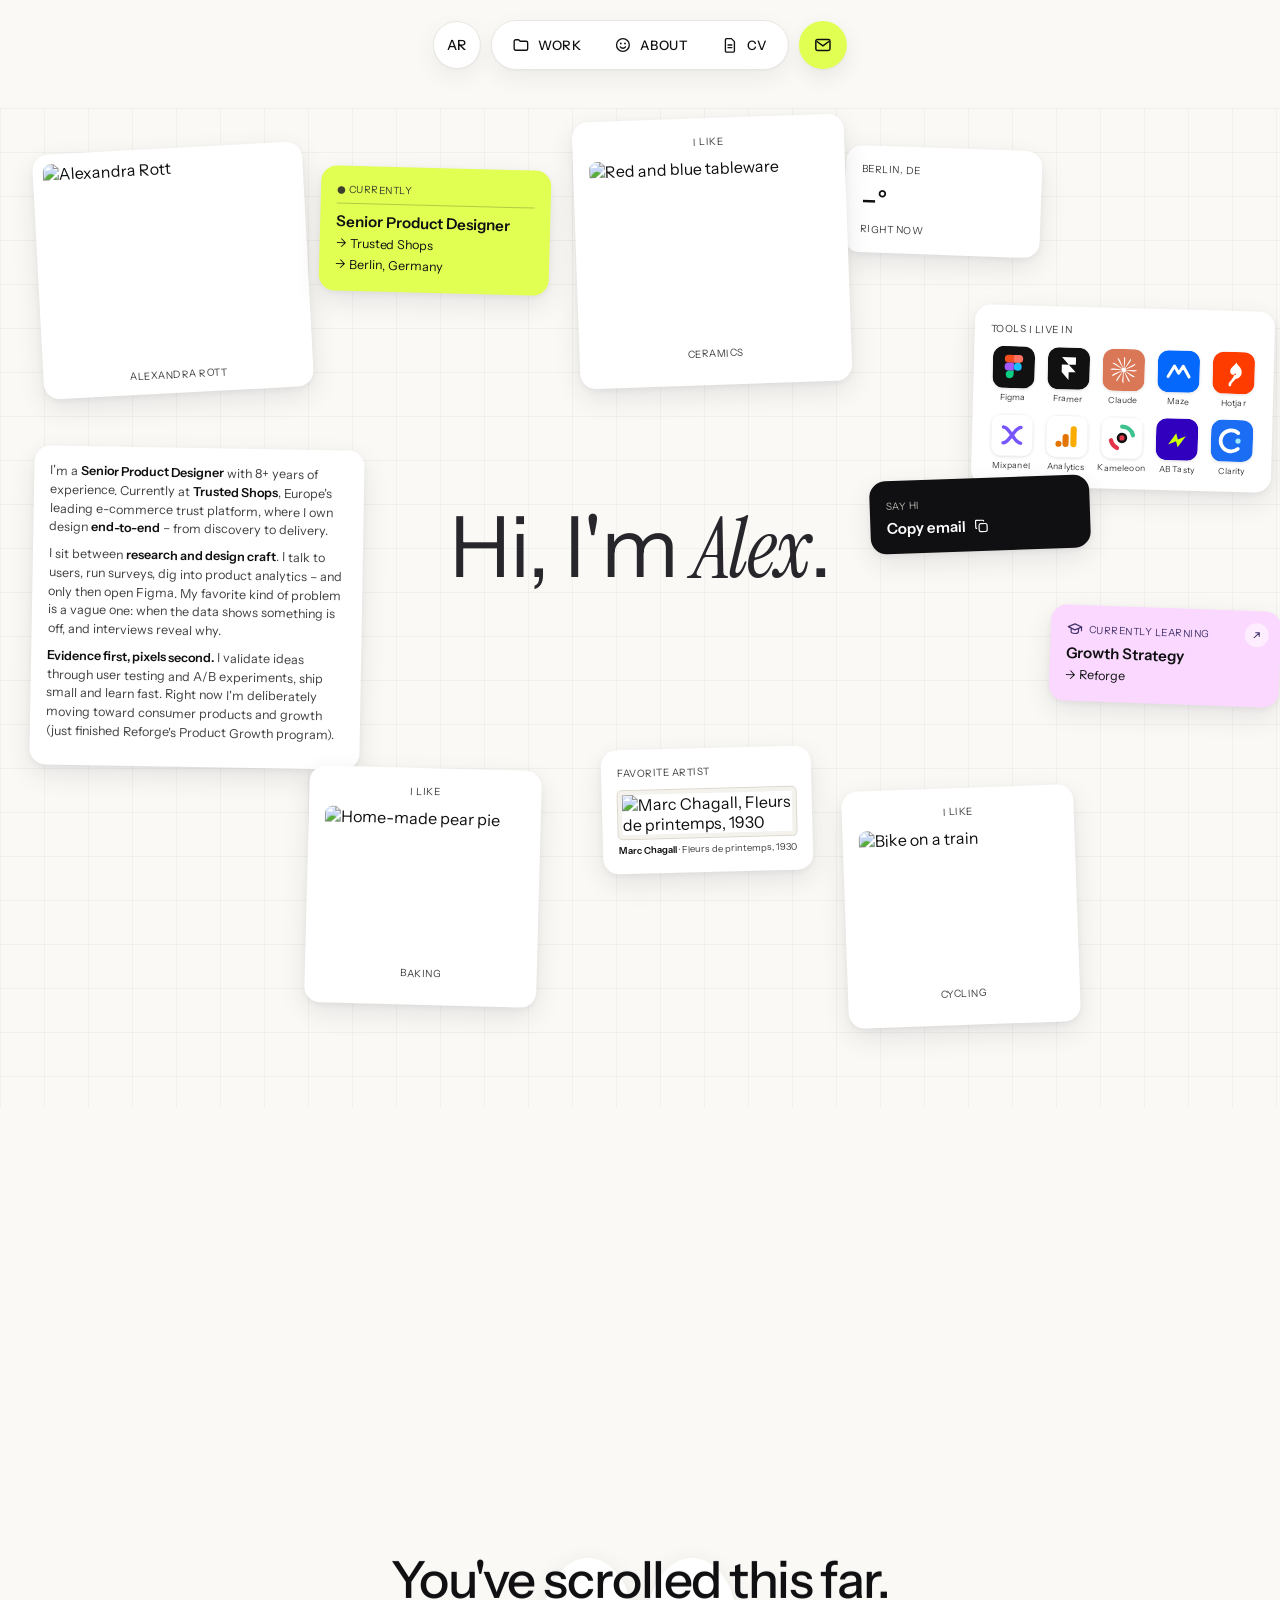
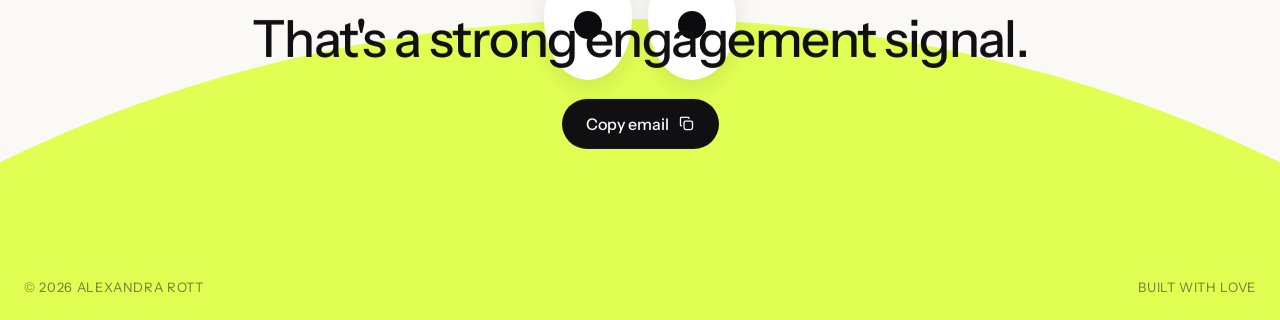
==== about.html @ fe9019ee "Hero intro: ink at 80% Co-Authored-By: Claude Sonnet 5.5 <noreply@anthropic.com>" ====
<!DOCTYPE html>
<html lang="en">
<head>
  <meta charset="UTF-8">
  <meta name="viewport" content="width=device-width, initial-scale=1.0">
  <title>About – Alexandra Rott</title>
  <link rel="preconnect" href="https://fonts.googleapis.com">
  <link rel="preconnect" href="https://fonts.gstatic.com" crossorigin>
  <link href="https://fonts.googleapis.com/css2?family=Instrument+Sans:ital,wght@0,400;0,500;0,600;1,400&family=Instrument+Serif:ital@0;1&display=swap" rel="stylesheet">
  <link rel="icon" type="image/svg+xml" href="favicon.svg">
  <link rel="preload" href="fonts/OverusedGrotesk-VF.woff2" as="font" type="font/woff2" crossorigin>
  <link rel="stylesheet" href="css/style.css?v=20261009t">
</head>
<body class="theme-ivory">

  <header class="site-header">
    <a class="monogram" href="index.html" aria-label="Home">AR</a>
    <nav class="nav-pill" aria-label="Main">
      <a href="index.html#work" class="nav-link">
        <svg viewBox="0 0 24 24" class="nav-icon"><path d="M3 7a2 2 0 0 1 2-2h4l2 2h8a2 2 0 0 1 2 2v8a2 2 0 0 1-2 2H5a2 2 0 0 1-2-2V7z" fill="none" stroke="currentColor" stroke-width="1.8" stroke-linejoin="round"/></svg>
        Work
      </a>
      <a class="nav-link coming-soon nav-hide-mobile">
        <svg viewBox="0 0 24 24" class="nav-icon"><rect x="3.5" y="3.5" width="17" height="17" rx="3" fill="none" stroke="currentColor" stroke-width="1.8"/><circle cx="9" cy="9" r="1.6" fill="currentColor"/><path d="M4 17l5-5 4 4 3-3 4 4" fill="none" stroke="currentColor" stroke-width="1.8" stroke-linejoin="round"/></svg>
        Playground
      </a>
      <a class="nav-link is-active">
        <svg viewBox="0 0 24 24" class="nav-icon"><circle cx="12" cy="12" r="8.5" fill="none" stroke="currentColor" stroke-width="1.8"/><circle cx="9.2" cy="10" r="1.2" fill="currentColor"/><circle cx="14.8" cy="10" r="1.2" fill="currentColor"/><path d="M8.5 14.5c.9 1.2 2.1 1.8 3.5 1.8s2.6-.6 3.5-1.8" fill="none" stroke="currentColor" stroke-width="1.8" stroke-linecap="round"/></svg>
        About
      </a>
      <a class="nav-link coming-soon">
        <svg viewBox="0 0 24 24" class="nav-icon"><path d="M7 3.5h7l4 4V20a1.5 1.5 0 0 1-1.5 1.5h-9A1.5 1.5 0 0 1 6 20V5A1.5 1.5 0 0 1 7.5 3.5z" fill="none" stroke="currentColor" stroke-width="1.8" stroke-linejoin="round"/><path d="M9.5 12h5M9.5 15.5h5" stroke="currentColor" stroke-width="1.8" stroke-linecap="round"/></svg>
        CV
      </a>
    </nav>
    <a class="mail-button" href="mailto:workmail.alexandra@gmail.com" aria-label="Email me">
      <svg viewBox="0 0 24 24"><rect x="3.5" y="5.5" width="17" height="13" rx="2" fill="none" stroke="currentColor" stroke-width="1.8"/><path d="M4.5 7.5l7.5 5.5 7.5-5.5" fill="none" stroke="currentColor" stroke-width="1.8" stroke-linejoin="round"/></svg>
    </a>
  </header>

  <main class="board-main">
    <h1 class="sr-only">About – Alexandra Rott</h1>
    <div class="board" id="board">

      <p class="board-statement">Hi, I'm <em>Alex</em>.</p>

      <figure class="bc bc-polaroid" style="--x:3%; --y:4%; --r:-3deg; --w:270px">
        <img src="img/about/board-selfie-pink-wide.jpg?v=5" alt="Alexandra Rott" style="aspect-ratio: 760 / 611">
        <figcaption class="mono">Alexandra Rott</figcaption>
      </figure>

      <div class="bc bc-clock" style="--x:66%; --y:4%; --r:2deg; --w:196px">
        <p class="mono">Berlin, DE</p>
        <p class="clock-time" id="board-weather">–°</p>
        <p class="clock-sub mono" id="board-weather-sub">right now</p>
      </div>

      <div class="bc bc-sticker" style="--x:25%; --y:6%; --r:1.5deg; --w:230px">
        <p class="mono">● Currently</p>
        <h4>Senior Product Designer</h4>
        <p class="sticker-line">→ Trusted Shops</p>
        <p class="sticker-line">→ Berlin, Germany</p>
      </div>

      <div class="bc bc-bio" style="--x:2.5%; --y:34%; --r:1deg; --w:330px">
        <p>I'm a <strong>Senior Product Designer</strong> with 8+ years of experience. Currently at <strong>Trusted Shops</strong>, Europe's leading e-commerce trust platform, where I own design <strong>end-to-end</strong> – from discovery to delivery.</p>
        <p>I sit between <strong>research and design craft</strong>. I talk to users, run surveys, dig into product analytics – and only then open Figma. My favorite kind of problem is a vague one: when the data shows something is off, and interviews reveal why.</p>
        <p><strong>Evidence first, pixels second.</strong> I validate ideas through user testing and A/B experiments, ship small and learn fast. Right now I'm deliberately moving toward consumer products and growth (just finished Reforge's Product Growth program).</p>
      </div>

      <figure class="bc bc-note" style="--x:45%; --y:1%; --r:-2deg; --w:272px">
        <p class="mono">I like</p>
        <img src="img/about/ceramics.jpg" alt="Red and blue tableware">
        <figcaption class="mono">Ceramics</figcaption>
      </figure>

      <figure class="bc bc-note" style="--x:24%; --y:66%; --r:1.5deg; --w:232px">
        <p class="mono">I like</p>
        <img src="img/about/pie.jpg" alt="Home-made pear pie">
        <figcaption class="mono">Baking</figcaption>
      </figure>

      <figure class="bc bc-note" style="--x:66%; --y:68%; --r:-2deg; --w:232px">
        <p class="mono">I like</p>
        <img src="img/about/bike.jpg" alt="Bike on a train">
        <figcaption class="mono">Cycling</figcaption>
      </figure>

      <a class="bc bc-learning" href="https://www.reforge.com/courses/growth-strategy" target="_blank" rel="noopener" style="--x:82%; --y:50%; --r:2deg; --w:230px">
        <span class="ext-arrow" aria-hidden="true">
          <svg viewBox="0 0 24 24"><path d="M7 17L17 7M9.5 7H17v7.5" fill="none" stroke="currentColor" stroke-width="2" stroke-linecap="round" stroke-linejoin="round"/></svg>
        </span>
        <p class="mono">
          <svg class="learn-icon" viewBox="0 0 24 24" aria-hidden="true"><path d="M12 4.5L22 9l-10 4.5L2 9l10-4.5z" fill="none" stroke="currentColor" stroke-width="1.8" stroke-linejoin="round"/><path d="M6.5 11.5V16c0 1.6 2.5 3 5.5 3s5.5-1.4 5.5-3v-4.5" fill="none" stroke="currentColor" stroke-width="1.8" stroke-linecap="round"/><path d="M22 9v5.5" stroke="currentColor" stroke-width="1.8" stroke-linecap="round"/></svg>
          Currently learning
        </p>
        <h4>Growth Strategy</h4>
        <p class="sticker-line">→ Reforge</p>
      </a>

      <div class="bc bc-tools" style="--x:76%; --y:20%; --r:1.5deg; --w:300px">
        <p class="mono">Tools I live in</p>
        <div class="tool-grid">
          <span class="tool" title="Figma">
            <svg viewBox="0 0 48 48"><rect width="48" height="48" rx="11" fill="#111"/><g><path d="M18 10h6v9h-6a4.5 4.5 0 1 1 0-9z" fill="#F24E1E"/><path d="M24 10h6a4.5 4.5 0 1 1 0 9h-6z" fill="#FF7262"/><path d="M18 19h6v9h-6a4.5 4.5 0 1 1 0-9z" fill="#A259FF"/><circle cx="28.5" cy="23.5" r="4.5" fill="#1ABCFE"/><path d="M18 28h6v4.5A4.5 4.5 0 1 1 18 28z" fill="#0ACF83"/></g></svg>
            <i>Figma</i>
          </span>
          <span class="tool" title="Framer">
            <svg viewBox="0 0 48 48"><rect width="48" height="48" rx="11" fill="#111"/><path d="M16 11h16v8.5H24zM16 19.5h8L32 28H16zM16 28h8v9z" fill="#fff"/></svg>
            <i>Framer</i>
          </span>
          <span class="tool" title="Claude">
            <svg viewBox="0 0 48 48"><rect width="48" height="48" rx="11" fill="#D97757"/><g fill="#fff"><path d="M24 24 L24 9 C25.6 9 25.6 12 25.2 15 L24.6 21 C24.5 22 24.3 23 24 24" transform="rotate(0 24 24)"/><path d="M24 24 L24 9 C25.6 9 25.6 12 25.2 15 L24.6 21 C24.5 22 24.3 23 24 24" transform="rotate(30 24 24)"/><path d="M24 24 L24 9 C25.6 9 25.6 12 25.2 15 L24.6 21 C24.5 22 24.3 23 24 24" transform="rotate(60 24 24)"/><path d="M24 24 L24 9 C25.6 9 25.6 12 25.2 15 L24.6 21 C24.5 22 24.3 23 24 24" transform="rotate(90 24 24)"/><path d="M24 24 L24 9 C25.6 9 25.6 12 25.2 15 L24.6 21 C24.5 22 24.3 23 24 24" transform="rotate(120 24 24)"/><path d="M24 24 L24 9 C25.6 9 25.6 12 25.2 15 L24.6 21 C24.5 22 24.3 23 24 24" transform="rotate(150 24 24)"/><path d="M24 24 L24 9 C25.6 9 25.6 12 25.2 15 L24.6 21 C24.5 22 24.3 23 24 24" transform="rotate(180 24 24)"/><path d="M24 24 L24 9 C25.6 9 25.6 12 25.2 15 L24.6 21 C24.5 22 24.3 23 24 24" transform="rotate(210 24 24)"/><path d="M24 24 L24 9 C25.6 9 25.6 12 25.2 15 L24.6 21 C24.5 22 24.3 23 24 24" transform="rotate(240 24 24)"/><path d="M24 24 L24 9 C25.6 9 25.6 12 25.2 15 L24.6 21 C24.5 22 24.3 23 24 24" transform="rotate(270 24 24)"/><path d="M24 24 L24 9 C25.6 9 25.6 12 25.2 15 L24.6 21 C24.5 22 24.3 23 24 24" transform="rotate(300 24 24)"/><path d="M24 24 L24 9 C25.6 9 25.6 12 25.2 15 L24.6 21 C24.5 22 24.3 23 24 24" transform="rotate(330 24 24)"/><circle cx="24" cy="24" r="2.6"/></g></svg>
            <i>Claude</i>
          </span>
          <span class="tool" title="Maze">
            <svg viewBox="0 0 48 48"><rect width="48" height="48" rx="11" fill="#0568FD"/><path d="M12 30l7-12 5 8 5-8 7 12" fill="none" stroke="#fff" stroke-width="3.4" stroke-linecap="round" stroke-linejoin="round"/></svg>
            <i>Maze</i>
          </span>
          <span class="tool" title="Hotjar">
            <svg viewBox="0 0 48 48"><rect width="48" height="48" rx="11" fill="#FF3C00"/><path d="M27 10c1 5-8 7-7 13 .6 3.8 5 4 6 1 1.5 3-1 6-5 6 6 3 13-1 12-8-.8-6.2-7-7-6-12z" fill="#fff"/><path d="M20 38c-1-4 6-5.6 5.4-10" fill="none" stroke="#fff" stroke-width="3" stroke-linecap="round"/></svg>
            <i>Hotjar</i>
          </span>
          <span class="tool" title="Mixpanel">
            <svg viewBox="0 0 48 48"><rect width="48" height="48" rx="11" fill="#fff" stroke="#ECEAE4"/><path d="M14 15c4 0 6 4 10 9s6 9 10 9M34 15c-4 0-6 4-10 9s-6 9-10 9" fill="none" stroke="#7856FF" stroke-width="4" stroke-linecap="round"/></svg>
            <i>Mixpanel</i>
          </span>
          <span class="tool" title="Google Analytics">
            <svg viewBox="0 0 48 48"><rect width="48" height="48" rx="11" fill="#fff" stroke="#ECEAE4"/><rect x="28" y="12" width="7" height="24" rx="3.5" fill="#F9AB00"/><rect x="19" y="21" width="7" height="15" rx="3.5" fill="#E37400"/><circle cx="14.5" cy="32.5" r="3.5" fill="#E37400"/></svg>
            <i>Analytics</i>
          </span>
          <span class="tool" title="Kameleoon">
            <svg viewBox="0 0 48 48"><rect width="48" height="48" rx="11" fill="#fff" stroke="#ECEAE4"/><circle cx="24" cy="24" r="6" fill="#111"/><circle cx="24" cy="24" r="3" fill="#E4354B"/><path d="M24 11a13 13 0 0 1 12.5 9.5" fill="none" stroke="#3EC28F" stroke-width="5" stroke-linecap="round"/><path d="M11.5 27a13 13 0 0 0 7 8.5" fill="none" stroke="#E4354B" stroke-width="5" stroke-linecap="round"/></svg>
            <i>Kameleoon</i>
          </span>
          <span class="tool" title="AB Tasty">
            <svg viewBox="0 0 48 48"><rect width="48" height="48" rx="11" fill="#3100BE"/><path d="M14 30l9-13 2 7 9-4-9 13-2-7z" fill="#CDFF05"/></svg>
            <i>AB Tasty</i>
          </span>
          <span class="tool" title="Microsoft Clarity">
            <svg viewBox="0 0 48 48"><rect width="48" height="48" rx="11" fill="#1B6EF3"/><path d="M31 15a12 12 0 1 0 0 18" fill="none" stroke="#fff" stroke-width="4.2" stroke-linecap="round"/><circle cx="31" cy="24" r="3" fill="#9EE8FA"/></svg>
            <i>Clarity</i>
          </span>
        </div>
      </div>

      <div class="bc bc-art" style="--x:47%; --y:64%; --r:-1.5deg; --w:210px">
        <p class="mono">Favorite artist</p>
        <figure>
          <img src="img/about/art-chagall.jpg?v=4" alt="Marc Chagall, Fleurs de printemps, 1930">
          <figcaption><strong>Marc Chagall</strong> · Fleurs de printemps, 1930</figcaption>
        </figure>
      </div>

      <button class="bc bc-email js-copy-email" data-email="workmail.alexandra@gmail.com" style="--x:68%; --y:37%; --r:-2deg; --w:220px">
        <span class="mono">Say hi</span>
        <span class="email-cta">Copy email
          <svg viewBox="0 0 24 24"><rect x="8.5" y="8.5" width="12" height="12" rx="2.5" fill="none" stroke="currentColor" stroke-width="1.8"/><path d="M15.5 5.5v-1a1 1 0 0 0-1-1h-10a1 1 0 0 0-1 1v10a1 1 0 0 0 1 1h1" fill="none" stroke="currentColor" stroke-width="1.8"/></svg>
        </span>
      </button>

    </div>
  </main>

  <footer class="dome-footer">
    <div class="dome-bg" aria-hidden="true"></div>
    <div class="dome-eyes" aria-hidden="true">
      <span class="d-eye"><span class="d-pupil"></span></span>
      <span class="d-eye"><span class="d-pupil"></span></span>
    </div>
    <div class="dome-content">
      <p class="dome-title">You've scrolled this far.<br>That's a strong engagement signal.</p>
      <button class="copy-email dome-copy js-copy-email" data-email="workmail.alexandra@gmail.com">
        Copy email
        <svg viewBox="0 0 24 24"><rect x="8.5" y="8.5" width="12" height="12" rx="2.5" fill="none" stroke="currentColor" stroke-width="1.8"/><path d="M15.5 5.5v-1a1 1 0 0 0-1-1h-10a1 1 0 0 0-1 1v10a1 1 0 0 0 1 1h1" fill="none" stroke="currentColor" stroke-width="1.8"/></svg>
      </button>
      <div class="dome-bottom mono"><span>© 2026 Alexandra Rott</span><span>Built with love</span></div>
    </div>
  </footer>

  <script src="js/footer.js?v=20260709f"></script>
  <script src="js/coming-soon.js?v=20260709f"></script>
  <script src="js/board.js?v=6"></script>
  <script src="js/reveal.js?v=20260709f"></script>
  <script data-goatcounter="https://alexproduct.goatcounter.com/count"
          async src="//gc.zgo.at/count.js"></script>
  <script>
    document.getElementById('copy-email') && document.getElementById('copy-email').addEventListener('click', function () {
      navigator.clipboard.writeText(this.dataset.email).then(() => {
        const original = this.childNodes[0].textContent;
        this.childNodes[0].textContent = 'Copied! ';
        setTimeout(() => { this.childNodes[0].textContent = original; }, 1500);
      });
    });
  </script>
</body>
</html>
---- css/style.css ----
/* ============ fonts ============ */
/* Golften Demo is picked up from the locally installed demo font
   (local() only - no font files shipped). Visitors without it fall
   back to Instrument Serif. NOTE: buy a license before wide sharing. */
@font-face {
  font-family: "Golften";
  src: local("Golften Demo Regular"), local("GolftenDemo-Regular");
  font-weight: 400;
  font-style: normal;
}

/* ============ base ============ */
@font-face {
  font-family: "Overused Grotesk";
  src: url("../fonts/OverusedGrotesk-VF.woff2") format("woff2-variations");
  font-weight: 100 900;
  font-style: normal;
  font-display: optional;
}

:root {
  --bg: #FAF9F6;
  --ink: #101012;
  --ink-soft: rgba(16, 16, 18, 0.8);
  --card: #ffffff;
  --line: #e8e6e1;
  --yellow: #FFD447;
  --coral: #F07048;
  --sky: #8FC7F2;
  --mint: #7FDDAF;
  --pink: #F7C8DC;
  --lime: #CDEB8B;
  --lilac: #CDBBF7;
  --radius-card: 28px;
  --font-display: "Golften", "Instrument Serif", Georgia, serif;
  --font-sans: "Overused Grotesk", "Instrument Sans", system-ui, -apple-system, sans-serif;
  --font-serif: "Overused Grotesk", "Instrument Sans", system-ui, -apple-system, sans-serif;
  --font-mono: "Overused Grotesk", "Instrument Sans", system-ui, -apple-system, sans-serif;
}

* { margin: 0; padding: 0; box-sizing: border-box; }

html { scroll-behavior: smooth; }

body {
  font-family: var(--font-sans);
  background: var(--bg);
  color: var(--ink);
  -webkit-font-smoothing: antialiased;
}

.serif { font-family: var(--font-serif); font-weight: 400; }
.mono {
  font-family: var(--font-mono);
  font-size: 12px;
  letter-spacing: 0.12em;
  text-transform: uppercase;
  color: var(--ink-soft);
}

a { color: inherit; text-decoration: none; }

/* ============ header ============ */
.site-header {
  position: fixed;
  top: 20px;
  left: 50%;
  transform: translateX(-50%);
  display: flex;
  align-items: center;
  gap: 10px;
  z-index: 100;
}

.monogram {
  width: 48px;
  height: 48px;
  border-radius: 50%;
  background: var(--card);
  border: 1px solid var(--line);
  display: grid;
  place-items: center;
  font-family: var(--font-mono);
  font-size: 14px;
  font-weight: 500;
  box-shadow: 0 1px 2px rgba(16, 16, 18, 0.04), 0 8px 24px rgba(16, 16, 18, 0.06);
  transition: transform 0.2s;
}
.wordmark {
  font-family: var(--font-mono);
  font-size: 13px;
  font-weight: 500;
  letter-spacing: 0.08em;
  text-transform: uppercase;
  color: var(--ink);
  white-space: nowrap;
  align-self: center;
}

.monogram:hover { transform: scale(1.08) rotate(-6deg); }

.nav-pill {
  display: flex;
  align-items: center;
  gap: 4px;
  background: var(--card);
  border: 1px solid var(--line);
  border-radius: 999px;
  padding: 6px;
  box-shadow: 0 1px 2px rgba(16, 16, 18, 0.04), 0 8px 24px rgba(16, 16, 18, 0.06);
}

.nav-link {
  display: flex;
  align-items: center;
  gap: 8px;
  font-family: var(--font-mono);
  font-size: 12.5px;
  font-weight: 500;
  letter-spacing: 0.08em;
  text-transform: uppercase;
  padding: 9px 14px;
  border-radius: 999px;
  transition: background 0.2s;
}

.nav-link:hover { background: #f1efe9; }
/* Playground temporarily hidden (all screens) */
.nav-hide-mobile { display: none; }

.nav-icon { width: 18px; height: 18px; }

/* disabled items with a "coming soon" cursor pill */
.coming-soon { cursor: default; }

.coming-soon-tip {
  position: fixed;
  z-index: 200;
  display: inline-flex;
  align-items: center;
  gap: 7px;
  padding: 9px 15px;
  border-radius: 999px;
  background: rgba(99, 99, 104, 0.95);
  color: #ffffff;
  font-family: var(--font-sans);
  font-size: 13.5px;
  font-weight: 500;
  white-space: nowrap;
  pointer-events: none;
  opacity: 0;
  transform: translateY(4px);
  transition: opacity 0.15s, transform 0.15s;
}

.coming-soon-tip.is-visible {
  opacity: 1;
  transform: none;
}

.coming-soon-tip svg { width: 14px; height: 14px; }

.mail-button {
  width: 48px;
  height: 48px;
  border-radius: 50%;
  background: #E1FF53;
  color: #101012;
  display: grid;
  place-items: center;
  box-shadow: 0 1px 2px rgba(16, 16, 18, 0.05), 0 8px 22px rgba(16, 16, 18, 0.08);
  transition: transform 0.2s;
}

.mail-button:hover { transform: scale(1.08) rotate(-6deg); }
.mail-button svg { width: 20px; height: 20px; }

/* ============ hero ============ */
.hero {
  position: relative;
  height: 100svh;
  overflow: hidden;
}

.hero-intro {
  position: absolute;
  left: 50%;
  top: 42%;
  transform: translate(-50%, -50%);
  text-align: center;
  pointer-events: none;
  padding: 0 24px;
}

.hero-hello {
  font-size: clamp(15px, 1.25vw, 19px);
  font-weight: 450;
  color: #26262b;
  opacity: 0.85;
}

.hero-statement {
  margin-top: 10px;
  font-weight: 400;
  font-size: clamp(37px, 5.1vw, 77px);
  line-height: 1.02;
  letter-spacing: -0.028em;
  color: #26262b;
}

.hero-statement em {
  font-family: inherit;
  font-style: normal;
  font-weight: inherit;
  letter-spacing: inherit;
}

.hero-sub {
  margin: 14px auto 0;
  font-size: clamp(15px, 1.25vw, 19px);
  font-weight: 400;
  color: #26262b;
  opacity: 0.85;
  line-height: 1.45;
  max-width: 640px;
}

.pill-stage {
  position: absolute;
  inset: 0;
}

.pill {
  position: absolute;
  top: 0;
  left: 0;
  visibility: hidden; /* revealed by JS once positioned */
  display: inline-flex;
  align-items: center;
  gap: 8px;
  padding: 14px 24px;
  border-radius: 999px;
  font-family: var(--font-mono);
  font-size: 15px;
  font-weight: 500;
  letter-spacing: 0.08em;
  text-transform: uppercase;
  white-space: nowrap;
  cursor: grab;
  -webkit-user-select: none;
  user-select: none;
  will-change: transform;
  box-shadow: 0 1px 2px rgba(16, 16, 18, 0.04), 0 6px 16px rgba(16, 16, 18, 0.05);
}

.pill:active { cursor: grabbing; }

.pill svg { width: 19px; height: 19px; flex-shrink: 0; }

.pill-badge {
  width: 58px;
  height: 58px;
  padding: 0;
  border-radius: 50%;
  justify-content: center;
}

.pill-badge svg { width: 26px; height: 26px; }

/* minimal palette: white pills, black as the one accent */
.pill { background: #ffffff; color: #101012; border: 1px solid var(--line); }
.pill[data-color="coral"] {
  background: #E1FF53;
  color: #101012;
  border: none;
}

.scroll-hint {
  position: absolute;
  bottom: 28px;
  left: 50%;
  transform: translateX(-50%);
}

/* ============ work grid ============ */
.work-grid-section {
  padding: 40px 48px 40px;
  max-width: 1180px;
  margin: 0 auto;
}

.work-index-label {
  padding-bottom: 24px;
}

.work-grid {
  display: grid;
  grid-template-columns: 1fr 1fr;
  gap: 48px 44px;
}

.grid-card { display: block; }

.grid-cover {
  display: grid;
  place-items: center;
  aspect-ratio: 4 / 3;
  border-radius: 20px;
  overflow: hidden;
  border: 1px solid var(--line);
  transition: transform 0.3s;
}

.grid-card:hover .grid-cover { transform: translateY(-6px); }

.grid-cover img {
  width: 100%;
  height: 100%;
  object-fit: cover;
  transition: transform 0.5s cubic-bezier(0.22, 0.61, 0.36, 1);
  will-change: transform;
}

/* typographic cover (statement instead of a screenshot) */
.cover-statement {
  transition: transform 0.5s cubic-bezier(0.22, 0.61, 0.36, 1);
  will-change: transform;
  display: flex;
  flex-direction: column;
  align-items: center;
  justify-content: center;
  gap: 16px;
  width: 100%;
  height: 100%;
  background: #EFEDE6;
  text-align: center;
  padding: 24px;
}

.cover-statement .cover-big {
  font-family: var(--font-sans);
  font-weight: 500;
  font-size: clamp(30px, 3.4vw, 54px);
  line-height: 1.1;
  color: var(--ink);
  text-transform: none;
  letter-spacing: 0;
}

.cover-statement .cover-sub {
  font-family: var(--font-sans);
  font-size: 14px;
  color: var(--ink-soft);
  text-transform: none;
  letter-spacing: 0;
}

.grid-cover span {
  font-family: var(--font-mono);
  font-size: 12px;
  letter-spacing: 0.12em;
  text-transform: uppercase;
  color: #a9a69e;
}

.grid-cover[data-tone="a"] { background: #F2F1EE; }
.grid-cover[data-tone="b"] { background: #F2F1EE; }
.grid-cover[data-tone="c"] { background: #F2F1EE; }
.grid-cover[data-tone="d"] { background: #F2F1EE; }

.grid-card-name {
  display: block;
  margin-top: 18px;
  font-family: var(--font-sans);
  font-weight: 500;
  font-size: 28px;
  line-height: 1.1;
}

.grid-card-meta {
  display: block;
  margin-top: 6px;
}

/* ============ footer ============ */
.site-footer {
  margin-top: 40px;
  background: #0B0B0D;
  color: #fff;
  border-radius: 36px 36px 0 0;
  padding: 56px 56px 28px;
}

.eyes { display: flex; gap: 10px; margin-bottom: 64px; }

.eye {
  width: 34px;
  height: 46px;
  background: #fff;
  border-radius: 50%;
  position: relative;
}

.pupil {
  position: absolute;
  left: 50%;
  bottom: 7px;
  transform: translateX(-50%);
  width: 9px;
  height: 9px;
  background: #E1FF53;
  border-radius: 50%;
}

.footer-row {
  display: flex;
  justify-content: space-between;
  align-items: flex-end;
  gap: 24px;
  margin-bottom: 32px;
}

.footer-note { font-size: 16px; line-height: 1.5; color: #d8d8dc; }

.footer-actions { display: flex; gap: 10px; }

.icon-button {
  width: 52px;
  height: 52px;
  border-radius: 50%;
  background: #1a1a1e;
  display: grid;
  place-items: center;
  transition: background 0.2s, transform 0.2s;
}

.icon-button:hover { background: #2a2a30; transform: translateY(-3px); }
.icon-button svg { width: 20px; height: 20px; }

.footer-name {
  margin-bottom: 48px;
}

.footer-name svg {
  display: block;
  margin: 0 auto;
  width: clamp(256px, 56.7vw, 937px);
  height: auto;
}

.footer-bottom {
  display: flex;
  justify-content: space-between;
  color: #8a8a90;
}

/* ============ about ============ */
.about-main {
  max-width: 640px;
  margin: 0 auto;
  padding: 180px 24px 120px;
}

.about-title {
  font-size: clamp(40px, 6vw, 64px);
  line-height: 1.1;
  text-align: left;
  margin-bottom: 40px;
}
.about-title .name-logo {
  display: block;
  width: clamp(240px, 44vw, 420px);
  height: auto;
  color: var(--ink);
}

.about-title em { font-style: italic; }

.about-tagline {
  text-align: center;
  font-size: 14px;
  color: var(--ink-soft);
  margin-bottom: 72px;
}

.about-photo {
  aspect-ratio: 4 / 3;
  border-radius: 24px;
  margin-bottom: 72px;
  background: repeating-linear-gradient(45deg, #f4f2ec 0 14px, #efede6 14px 28px);
  border: 1px dashed var(--line);
  display: grid;
  place-items: center;
  transform: rotate(-1.5deg);
}

.about-photo span {
  font-family: var(--font-mono);
  font-size: 12px;
  letter-spacing: 0.12em;
  text-transform: uppercase;
  color: #b9b6ae;
}

.about-portrait {
  float: right;
  width: 280px;
  margin: 0 0 24px 36px;
  border-radius: 22px;
  overflow: hidden;
  transform: rotate(1.5deg);
  box-shadow: 0 14px 34px rgba(16, 16, 18, 0.12);
}
.about-portrait img {
  display: block;
  width: 100%;
  height: auto;
}
.about-portrait { position: relative; }
.ps-arrow {
  position: absolute;
  top: 50%;
  transform: translateY(-50%);
  width: 34px;
  height: 34px;
  border-radius: 50%;
  border: none;
  background: rgba(16, 16, 18, 0.55);
  color: #fff;
  font-size: 20px;
  line-height: 1;
  cursor: pointer;
  display: grid;
  place-items: center;
  transition: background 0.15s;
}
.ps-arrow:hover { background: rgba(16, 16, 18, 0.8); }
.ps-prev { left: 10px; }
.ps-next { right: 10px; }
.ps-dots {
  position: absolute;
  left: 0;
  right: 0;
  bottom: 12px;
  display: flex;
  justify-content: center;
  gap: 7px;
}
.ps-dots i {
  width: 7px;
  height: 7px;
  border-radius: 50%;
  background: rgba(255, 255, 255, 0.55);
}
.ps-dots i.is-on { background: #fff; }
@media (max-width: 560px) {
  .about-portrait {
    float: none;
    width: 78%;
    max-width: 300px;
    margin: 8px auto 36px;
    display: block;
  }
}

.about-body p {
  font-size: 17px;
  line-height: 1.65;
  margin-bottom: 24px;
}

.about-body h3 {
  font-family: var(--font-mono);
  font-size: 13px;
  letter-spacing: 0.14em;
  text-transform: uppercase;
  margin: 48px 0 16px;
}

/* "when I'm not designing" cards */
.life-grid {
  display: grid;
  grid-template-columns: 1fr 1fr;
  gap: 20px;
  margin-top: 8px;
}

.life-card {
  background: var(--card);
  border: 1px solid var(--line);
  border-radius: 18px;
  overflow: hidden;
  padding-bottom: 22px;
}

.life-card.is-wide { grid-column: 1 / -1; }

.life-photo {
  display: block;
  aspect-ratio: 4 / 3;
  background: repeating-linear-gradient(45deg, #f4f2ec 0 14px, #efede6 14px 28px);
  overflow: hidden;
}

.life-card.is-wide .life-photo { aspect-ratio: 21 / 9; }

.life-photo img {
  width: 100%;
  height: 100%;
  object-fit: cover;
  display: block;
}

.life-card h4 {
  font-size: 16px;
  font-weight: 600;
  padding: 18px 22px 8px;
}

.life-card p {
  font-size: 14.5px;
  line-height: 1.55;
  color: var(--ink-soft);
  padding: 0 22px;
  margin-bottom: 0;
}

.about-cta { margin-top: 56px; display: flex; align-items: center; gap: 10px; }

.copy-email {
  display: inline-flex;
  align-items: center;
  gap: 9px;
  background: #f1efe9;
  border: none;
  font-family: var(--font-sans);
  font-size: 15px;
  font-weight: 500;
  padding: 15px 24px;
  border-radius: 999px;
  cursor: pointer;
  transition: background 0.2s;
}

.copy-email:hover { background: #e9e6de; }
.copy-email svg { width: 17px; height: 17px; }

.about-cta .icon-button { background: #f1efe9; color: var(--ink); }
.about-cta .icon-button:hover { background: #e9e6de; }

/* ============ playground ============ */
.playground-viewport {
  position: fixed;
  inset: 0;
  overflow: hidden;
  cursor: grab;
}

.playground-viewport.is-dragging { cursor: grabbing; }

.playground-canvas {
  position: absolute;
  width: 2600px;
  height: 1700px;
  will-change: transform;
}

.pg-center {
  position: absolute;
  left: 50%;
  top: 50%;
  transform: translate(-50%, -50%);
  text-align: center;
  pointer-events: none;
}

.pg-title { font-size: 72px; margin-bottom: 8px; }

.pg-sub { font-size: 14px; color: var(--ink-soft); max-width: 220px; margin: 0 auto; }

.pg-item {
  position: absolute;
  background: var(--card);
  border: 1px solid var(--line);
  border-radius: 16px;
  padding: 14px;
  box-shadow: 0 6px 24px rgba(16, 16, 18, 0.07);
}

.pg-item .frame {
  border-radius: 10px;
  background: repeating-linear-gradient(45deg, #f4f2ec 0 14px, #efede6 14px 28px);
  display: grid;
  place-items: center;
  font-family: var(--font-mono);
  font-size: 11px;
  letter-spacing: 0.12em;
  text-transform: uppercase;
  color: #b9b6ae;
}

.pg-caption {
  margin-top: 10px;
  text-align: center;
  font-size: 13px;
  color: var(--ink-soft);
}

.sticky-note {
  position: absolute;
  width: 190px;
  padding: 22px 20px;
  background: #FBE68A;
  box-shadow: 0 8px 20px rgba(16, 16, 18, 0.12);
  font-family: var(--font-mono);
  font-size: 12px;
  font-weight: 700;
  letter-spacing: 0.06em;
  text-transform: uppercase;
  line-height: 1.6;
}

.drag-hint {
  position: fixed;
  bottom: 32px;
  left: 50%;
  transform: translateX(-50%);
  display: flex;
  align-items: center;
  gap: 9px;
  background: var(--card);
  border: 1px solid var(--line);
  border-radius: 999px;
  padding: 13px 22px;
  font-size: 15px;
  font-weight: 500;
  box-shadow: 0 4px 16px rgba(16, 16, 18, 0.08);
  pointer-events: none;
}

/* ============ case study ============ */
.case {
  max-width: 1060px;
  margin: 0 auto;
  padding: 170px 32px 48px;
}

.case-hero { max-width: 780px; }

.case-title {
  font-family: var(--font-sans);
  font-weight: 500;
  font-size: clamp(36px, 5.4vw, 72px);
  line-height: 1.05;
  margin: 18px 0 22px;
}

.case-intro {
  font-size: 18px;
  line-height: 1.6;
  color: var(--ink-soft);
  max-width: 36em;
}

.case-facts {
  display: grid;
  grid-template-columns: repeat(2, minmax(0, max-content));
  gap: 24px 72px;
  margin-top: 40px;
}

.case-facts dt { margin-bottom: 6px; }
.case-facts dd { font-size: 15px; font-weight: 500; }

/* media placeholders */
.case-media {
  display: grid;
  place-items: center;
  aspect-ratio: 16 / 10;
  border-radius: 20px;
  background: repeating-linear-gradient(45deg, #f4f2ec 0 14px, #efede6 14px 28px);
  border: 1px dashed var(--line);
}

.case-media span {
  font-family: var(--font-mono);
  font-size: 12px;
  letter-spacing: 0.12em;
  text-transform: uppercase;
  color: #b9b6ae;
}

.case-media-hero { margin-top: 56px; }

/* media with a real image: natural height, no dashed placeholder look */
.case-media.is-img {
  aspect-ratio: auto;
  background: none;
  border: 1px solid var(--line);
  display: block;
  overflow: hidden;
}

.case-media.is-img img {
  display: block;
  width: 100%;
  height: auto;
}

.case-media + .case-media { margin-top: 20px; }

/* compact media: product mockups with generous built-in margins */
.case-media.is-compact {
  max-width: 880px;
  margin-left: auto;
  margin-right: auto;
}

.case-media-pair {
  display: grid;
  grid-template-columns: 1fr 1fr;
  gap: 20px;
  margin-top: 20px;
}

.case-media-pair .case-media { aspect-ratio: 4 / 5; }

/* impact strip */
.case-impact {
  display: grid;
  grid-template-columns: repeat(3, 1fr);
  gap: 24px;
  margin: 64px 0 40px;
  padding: 44px 0;
  border-top: 1px solid var(--line);
  border-bottom: 1px solid var(--line);
}

.impact-num {
  font-family: var(--font-sans);
  font-weight: 600;
  letter-spacing: -0.02em;
  font-size: clamp(36px, 4.6vw, 60px);
  line-height: 1;
  margin-bottom: 10px;
}

.impact-label { font-size: 14px; color: var(--ink-soft); }

/* text sections */
.case-section { margin-top: 96px; }

.case-kicker {
  display: inline-flex;
  align-items: center;
  padding: 8px 16px;
  border: 1px solid var(--line);
  border-radius: 999px;
  background: var(--card);
  margin-bottom: 22px;
}

.case-body { max-width: 640px; margin-bottom: 40px; }

.case-body h2 {
  font-size: clamp(22px, 2.6vw, 30px);
  font-weight: 600;
  letter-spacing: -0.01em;
  margin-bottom: 18px;
}

.case-body p {
  font-size: 16px;
  line-height: 1.65;
  color: var(--ink-soft);
  margin-bottom: 14px;
}

/* pull-quote (e.g. How-might-we) */
.case-quote {
  font-family: var(--font-sans);
  font-weight: 400;
  font-style: italic;
  font-size: clamp(21px, 2.6vw, 28px);
  line-height: 1.35;
  color: var(--ink) !important;
  border-left: 2px solid var(--ink);
  padding-left: 24px;
  margin: 28px 0 6px;
}

/* research insights */
.insights {
  display: grid;
  grid-template-columns: repeat(3, 1fr);
  gap: 20px;
}

.insight-card {
  background: var(--card);
  border: 1px solid var(--line);
  border-radius: 18px;
  padding: 26px 24px;
}

.insight-card .mono { margin-bottom: 12px; }
.insight-card p:last-child { font-size: 15px; line-height: 1.55; }

/* experiments */
.experiments { display: flex; flex-direction: column; gap: 14px; }

.experiment-row {
  display: grid;
  grid-template-columns: 90px 1fr 70px auto;
  gap: 10px 26px;
  align-items: baseline;
  background: var(--card);
  border: 1px solid var(--line);
  border-radius: 16px;
  padding: 22px 26px;
  font-size: 15px;
}

.experiment-result { font-weight: 500; }
.experiment-result.is-failed { color: var(--ink-soft); }

/* next project */
.case-next {
  display: block;
  margin-top: 120px;
  padding: 44px 48px;
  border: 1px solid var(--line);
  border-radius: var(--radius-card);
  background: var(--card);
  transition: transform 0.25s;
}

.case-next:hover { transform: translateY(-4px); }

.case-next-name {
  font-family: var(--font-sans);
  font-weight: 500;
  font-size: clamp(30px, 4vw, 52px);
  margin-top: 10px;
}

/* ============ responsive ============ */
@media (max-width: 1100px) {
  .pill { padding: 10px 17px; font-size: 12px; gap: 6px; }
  .pill svg { width: 15px; height: 15px; }
  .pill-badge { width: 44px; height: 44px; }
  .pill-badge svg { width: 20px; height: 20px; }
}

@media (max-width: 860px) {
  .site-header { gap: 6px; }
  .nav-link { padding: 9px 10px; font-size: 13px; }
  .nav-link .nav-icon { display: none; }
  .monogram, .mail-button { width: 42px; height: 42px; }
  .wordmark { font-size: 11px; letter-spacing: 0.06em; }

  .work-grid-section { padding: 20px 20px 32px; }
  .work-grid { grid-template-columns: 1fr; gap: 36px; }

  .case { padding: 140px 20px 80px; }
  .case-impact { grid-template-columns: 1fr; gap: 32px; }
  .insights { grid-template-columns: 1fr; }
  .experiment-row { grid-template-columns: 1fr; gap: 8px; }
  .case-media-pair { grid-template-columns: 1fr; }
  .case-next { padding: 32px 24px; }

  .site-footer { padding: 36px 24px 20px; }
  .footer-row { flex-direction: column; align-items: flex-start; }
  .footer-name { font-size: 13vw; }
}


/* ============ soft theme: white borderless cards, soft pill kickers ============ */
.theme-ivory .insight-card,
.theme-ivory .experiment-row,
.theme-ivory .case-next,
.theme-ivory .life-card {
  background: #ffffff;
  border: none;
}

.theme-ivory .case-kicker {
  background: #F0EDE6;
  border: none;
}

.theme-ivory .case-media.is-img {
  border: none;
}


/* ============ dome footer ============ */
.dome-footer {
  position: relative;
  overflow: hidden;
  margin-top: 20px;
  padding: 90px 24px 26px;
}

.dome-bg {
  position: absolute;
  top: 151px;
  left: 50%;
  transform: translateX(-50%);
  width: 175vw;
  height: 1600px;
  background: #E1FF53;
  border-radius: 50%;
}

.dome-eyes {
  position: relative;
  display: flex;
  gap: 16px;
  justify-content: center;
}

.d-eye {
  width: 88px;
  height: 122px;
  background: #ffffff;
  border-radius: 50%;
  position: relative;
  box-shadow: 0 8px 26px rgba(16, 16, 18, 0.10);
}

.d-pupil {
  position: absolute;
  left: 50%;
  top: 55%;
  width: 28px;
  height: 28px;
  margin: -14px 0 0 -14px;
  background: #0B0B0D;
  border-radius: 50%;
}

.dome-content {
  position: relative;
  z-index: 1;
  text-align: center;
  margin-top: 170px;
  color: #101012;
}

.dome-bg, .dome-eyes, .dome-content { will-change: transform; }

.dome-title {
  font-size: clamp(26px, 3.6vw, 44px);
  font-weight: 400;
  letter-spacing: -0.01em;
  line-height: 1.25;
  margin-bottom: 30px;
}

.dome-copy {
  background: #101012;
  color: #ffffff;
}

.dome-copy:hover { background: #2a2a30; }

.dome-bottom {
  display: flex;
  justify-content: space-between;
  margin-top: 130px;
  color: rgba(16, 16, 18, 0.55);
}

@media (max-width: 860px) {
  .dome-footer { margin-top: 10px; padding-top: 60px; }
  .dome-bg { top: 120px; width: 280vw; height: 1200px; }
  .nav-hide-mobile { display: none; }
  .d-eye { width: 64px; height: 90px; }
  .d-pupil { width: 20px; height: 20px; margin: -10px 0 0 -10px; }
  .dome-content { margin-top: 130px; }
}


/* ============ experiment stories (payment form case) ============ */
.stories {
  display: flex;
  flex-direction: column;
  gap: 0;
  max-width: 640px;
}

/* stories interleaved with full-width illustrations */
.case-section > .story { max-width: 640px; }
.story-media { margin: 28px 0 48px; }

.story { padding: 8px 0 0; }

.story-tags {
  display: flex;
  gap: 8px;
  margin-bottom: 18px;
}

.story-tag {
  display: inline-flex;
  padding: 6px 13px;
  border-radius: 999px;
  background: #F0EDE6;
}

.story-tag.is-win { background: #E1FF53; color: #101012; }
.story-tag.is-loss { background: #101012; color: #ffffff; }

.story h3 {
  font-size: 21px;
  font-weight: 600;
  letter-spacing: -0.01em;
  margin-bottom: 14px;
}

.story p {
  font-size: 15.5px;
  line-height: 1.62;
  color: var(--ink-soft);
  max-width: 46em;
  margin-bottom: 12px;
}

.story .story-learning {
  margin-top: 16px;
  margin-bottom: 0;
  font-weight: 500;
  color: var(--ink);
}

@media (max-width: 860px) {
}

/* bulleted list inside case body */
.case-list {
  margin: 18px 0 0;
  padding-left: 22px;
  display: grid;
  gap: 10px;
}
.case-list li {
  font-size: 15.5px;
  line-height: 1.65;
  color: var(--ink-soft);
  max-width: 46em;
}
.case-list li::marker { color: var(--ink); }

/* not-live veil over a work card cover */
.cover-veil {
  position: absolute;
  inset: 0;
  display: flex;
  align-items: center;
  justify-content: center;
  background: rgba(242, 241, 238, 0.62);
  backdrop-filter: blur(3px);
  -webkit-backdrop-filter: blur(3px);
}
.veil-pill {
  padding: 12px 22px;
  border-radius: 999px;
  background: #ffffff;
  border: 1px solid var(--line);
  font-size: 13px;
  font-weight: 500;
  letter-spacing: 0.08em;
  text-transform: uppercase;
  color: var(--ink);
}
.grid-cover { position: relative; }

/* eyes tip over live work cards */
.view-tip {
  position: fixed;
  z-index: 200;
  display: inline-flex;
  align-items: center;
  padding: 9px 13px;
  border-radius: 999px;
  background: rgba(99, 99, 104, 0.95);
  pointer-events: none;
  opacity: 0;
  transform: translateY(4px);
  transition: opacity 0.15s, transform 0.15s;
}
.view-tip.is-visible { opacity: 1; transform: translateY(0); }
.view-tip svg { width: 22px; height: 22px; display: block; }

/* scrollable table strip (e.g. the experiment library) */
.table-scroll { margin: 40px 0 0; }
.table-scroll-frame {
  position: relative;
  border: 1px solid var(--line);
  border-radius: 16px;
  overflow: hidden;
  background: #fff;
}
.table-scroll-viewport {
  max-height: 520px;
  overflow-y: scroll;
  -webkit-overflow-scrolling: touch;
}
.table-scroll-viewport img { display: block; width: 100%; height: auto; }

/* visible scrollbar so it reads as scrollable */
.table-scroll-viewport::-webkit-scrollbar { width: 12px; }
.table-scroll-viewport::-webkit-scrollbar-track { background: #f4f2ec; }
.table-scroll-viewport::-webkit-scrollbar-thumb {
  background: #cfccc2;
  border-radius: 6px;
  border: 3px solid #f4f2ec;
}
.table-scroll-viewport { scrollbar-color: #cfccc2 #f4f2ec; }

/* "Scroll ↓" cue, fades out once scrolling starts */
.scroll-cue {
  position: absolute;
  left: 50%; bottom: 16px;
  transform: translateX(-50%);
  display: inline-flex;
  align-items: center;
  gap: 6px;
  padding: 7px 14px;
  border-radius: 999px;
  background: #E1FF53;
  color: #101012;
  font-family: var(--font-mono);
  font-size: 11px;
  letter-spacing: 0.1em;
  text-transform: uppercase;
  box-shadow: 0 3px 12px rgba(16,16,18,0.14);
  pointer-events: none;
  transition: opacity 0.25s, transform 0.25s;
}
.scroll-cue svg { width: 14px; height: 14px; }
.table-scroll-frame.is-scrolled .scroll-cue { opacity: 0; transform: translate(-50%, 8px); }

.table-scroll figcaption {
  margin-top: 12px;
  font-size: 12.5px;
  letter-spacing: 0.04em;
  color: var(--ink-soft);
  text-align: center;
}
.theme-ivory .table-scroll-frame { border-color: #ece9e1; }

/* native experiment table inside the scroll frame */
.exp-table { width: 100%; border-collapse: collapse; font-size: 14px; background: #fff; }
.exp-table thead th {
  position: sticky; top: 0; z-index: 1;
  background: #faf9f6;
  text-align: left;
  font-family: var(--font-mono);
  font-size: 11px; letter-spacing: 0.1em; text-transform: uppercase;
  color: var(--ink-soft); font-weight: 500;
  padding: 14px 18px;
  border-bottom: 1px solid #ece9e1;
}
.exp-table td { padding: 13px 18px; border-bottom: 1px solid #f1efe9; vertical-align: top; }
.exp-table tr:last-child td { border-bottom: none; }
.exp-table .c-num { color: #b0ada4; font-variant-numeric: tabular-nums; width: 44px; }
.exp-table .c-exp { width: 60%; }
.exp-name { display: block; color: var(--ink); }
.exp-pattern { display: block; margin-top: 3px; font-size: 12px; color: #9a978f; }
.st, .res {
  display: inline-block; padding: 4px 11px; border-radius: 999px;
  font-size: 12.5px; white-space: nowrap;
}
.st-done { background: #edeaf7; color: #4b3f7a; }
.st-stop { background: #fbe1e6; color: #a23; }
.st-prog { background: #dcefff; color: #245; }
.st-plan { background: #fff2cf; color: #7a5a12; }
.st-dev  { background: #d8f5e4; color: #1c6b42; }
.res-none { color: #cfccc2; }
.res.rs-win  { background: #E1FF53; color: #101012; font-weight: 500; }
.res.rs-loss { background: #101012; color: #fff; }
.res.rs-eq   { background: #eceae4; color: rgba(16, 16, 18, 0.8); }

/* ============ motion: reveal / wipe / underline / blink ============ */
.reveal { opacity: 0; transform: translateY(18px); transition: opacity 0.6s cubic-bezier(0.22,0.61,0.36,1), transform 0.6s cubic-bezier(0.22,0.61,0.36,1); }
.reveal.is-in { opacity: 1; transform: none; }

/* chart draw-on wipes (applied to <img data-anim="...">) */
/* fail-open: charts are visible by default; JS opts them into the wipe */
[data-anim].anim-pending[data-anim="wipe-lr"] { clip-path: inset(0 100% 0 0); }
[data-anim].anim-pending[data-anim="wipe-up"] { clip-path: inset(100% 0 0 0); }
[data-anim] { transition: clip-path 1.1s cubic-bezier(0.22,0.61,0.36,1); }
[data-anim].anim-run { clip-path: inset(0 0 0 0) !important; }

/* growing underline on text links */
.link-underline, .case-body a, .about-body a:not(.icon-button) {
  background-image: linear-gradient(currentColor, currentColor);
  background-size: 0% 1.5px;
  background-position: 0 100%;
  background-repeat: no-repeat;
  transition: background-size 0.35s cubic-bezier(0.22,0.61,0.36,1);
  padding-bottom: 1px;
}
.link-underline:hover,
.case-body a:hover, .about-body a:not(.icon-button):hover { background-size: 100% 1.5px; }

/* footer eyes blink on copy */
@keyframes eye-blink { 0%,100% { transform: scaleY(1); } 45%,55% { transform: scaleY(0.12); } }
.dome-eyes.is-blinking .d-eye { animation: eye-blink 0.42s ease; transform-origin: center; }

@media (prefers-reduced-motion: reduce) {
  .reveal { opacity: 1 !important; transform: none !important; }
  [data-anim] { clip-path: none !important; }
  .dome-eyes.is-blinking .d-eye { animation: none; }
}

/* evolution list: word labels need a wider first column */
.experiments.labels-wide .experiment-row { grid-template-columns: 148px 1fr; }
@media (max-width: 860px) {
  .experiments.labels-wide .experiment-row { grid-template-columns: 1fr; }
}

/* next-project: arrow nudges right on hover (card lift stays) */
.case-next-name .next-arrow { display: inline-block; transition: transform 0.3s cubic-bezier(0.22,0.61,0.36,1); }
.case-next:hover .next-arrow { transform: translateX(8px); }

/* approach: editorial numbered steps */
.process-list {
  max-width: 640px;
  display: flex;
  flex-direction: column;
  gap: 30px;
}
.process-step {
  display: grid;
  grid-template-columns: 48px 1fr;
  gap: 18px;
  align-items: start;
}
.process-step .p-num {
  display: inline-flex;
  align-items: center;
  justify-content: center;
  width: 36px;
  height: 36px;
  border-radius: 50%;
  background: #E1FF53;
  font-family: var(--font-mono);
  font-size: 12px;
  font-weight: 600;
  color: #101012;
  margin-top: 2px;
}
.process-step h3 {
  font-size: 16.5px;
  font-weight: 600;
  letter-spacing: -0.01em;
  margin-bottom: 6px;
}
.process-step p {
  font-size: 15px;
  line-height: 1.62;
  color: var(--ink-soft);
}

/* heading block above the experiment table */
.table-intro { margin: 56px 0 0; }
.table-intro h3 {
  font-size: 21px;
  font-weight: 600;
  letter-spacing: -0.01em;
  margin-bottom: 8px;
}
.table-intro p { font-size: 15.5px; color: var(--ink-soft); }
.table-intro + .table-scroll { margin-top: 22px; }

/* ============ about board (desk of cards) ============ */
.sr-only { position: absolute; width: 1px; height: 1px; overflow: hidden; clip: rect(0 0 0 0); }
.board-main { padding: 108px 0 40px; }
.board {
  position: relative;
  height: 1000px;
  max-width: 1500px;
  margin: 0 auto;
  background-image:
    linear-gradient(to right, rgba(16,16,18,0.035) 1px, transparent 1px),
    linear-gradient(to bottom, rgba(16,16,18,0.035) 1px, transparent 1px);
  background-size: 44px 44px;
}
.board-statement {
  position: absolute;
  left: 50%;
  top: 38.5%;
  transform: translateX(-50%);
  font-weight: 400;
  font-variation-settings: "wght" 360;
  font-size: clamp(44px, 6.6vw, 100px);
  letter-spacing: -0.02em;
  color: #26262b;
  white-space: nowrap;
  pointer-events: none;
  z-index: 1;
}
.board-statement em {
  font-family: "Instrument Serif", Georgia, serif;
  font-style: italic;
  font-weight: 400;
}

/* base card */
.bc {
  position: absolute;
  left: var(--x);
  top: var(--y);
  width: var(--w);
  transform: rotate(var(--r));
  background: #fff;
  border-radius: 16px;
  box-shadow: 0 10px 28px rgba(16,16,18,0.09), 0 2px 6px rgba(16,16,18,0.05);
  padding: 16px;
  cursor: grab;
  -webkit-user-select: none;
  user-select: none;
  touch-action: none;
  z-index: 2;
  font-family: var(--font-sans);
  text-align: left;
  border: none;
}
.bc:active { cursor: grabbing; z-index: 30; }
.bc.dragging { z-index: 30; box-shadow: 0 22px 48px rgba(16,16,18,0.16); }
.bc h4 { font-size: 15px; font-weight: 600; margin: 6px 0 4px; }
.bc p { font-size: 12.5px; line-height: 1.5; color: var(--ink-soft); }
.bc .mono { font-size: 10px; }

.bc-polaroid { padding: 10px 10px 12px; }
.bc-polaroid img { width: 100%; aspect-ratio: 6/7; object-fit: cover; border-radius: 8px; display: block; pointer-events: none; }
.bc-polaroid figcaption { margin-top: 9px; text-align: center; }

.bc-note img { width: 100%; aspect-ratio: 4/3; object-fit: cover; border-radius: 8px; display: block; pointer-events: none; }
.bc-note h4 { margin-top: 10px; }
.bc-note figcaption { margin-top: 9px; text-align: center; }
.bc-note .mono { margin-bottom: 9px; text-align: center; }

.bc-clock { text-align: left; }
.clock-time { font-size: 26px !important; font-weight: 600; color: var(--ink) !important; font-variant-numeric: tabular-nums; margin: 4px 0 2px; }

.bc-sticker { background: #E1FF53; }
.bc-sticker .mono { color: #3d3f2e; }
.bc-sticker h4 { border-top: 1px solid rgba(16,16,18,0.22); padding-top: 8px; }
.sticker-line { color: var(--ink) !important; font-size: 12.5px !important; margin-top: 2px; }
.bc-cv .sticker-line, .bc-cv h4, .bc-sticker h4, .bc-linkedin h4 { color: var(--ink); }

.bc-bio p { margin-bottom: 8px; }
.bc-bio p strong { color: var(--ink); font-weight: 600; }

.bc-chips .chip-row { display: flex; flex-wrap: wrap; gap: 6px; margin-top: 8px; }
.bc-chips .chip-row span {
  padding: 5px 11px;
  border: 1px solid var(--line);
  border-radius: 999px;
  font-size: 11.5px;
  color: var(--ink);
  background: #fff;
}

.bc-email { background: #101012; color: #fff; display: block; }
.bc-email .mono { color: #b9b6ae; }
.bc-email .email-cta { display: flex; align-items: center; gap: 8px; font-size: 15px; font-weight: 600; margin-top: 6px; }
.bc-email svg { width: 16px; height: 16px; }

.bc-cv { background: #FFD447; }
.bc-cv .mono { color: #5a430e; }
.bc-linkedin { background: #8FC7F2; display: block; }
.bc-linkedin .mono { color: #1d3a52; }

@media (max-width: 900px) {
  .board { height: auto; background-image: none; padding: 0 20px; display: flex; flex-direction: column; align-items: center; gap: 20px; }
  .board-statement { position: static; transform: none; order: -1; margin-bottom: 6px; }
  .bc { position: static; width: min(100%, 380px); transform: rotate(calc(var(--r) / 2)); }
}

/* tools dock card */
.bc-tools .tool-grid {
  display: grid;
  grid-template-columns: repeat(5, 1fr);
  gap: 12px 8px;
  margin-top: 10px;
}
.bc-tools .tool { display: flex; flex-direction: column; align-items: center; gap: 4px; }
.bc-tools .tool svg { width: 42px; height: 42px; border-radius: 11px; box-shadow: 0 1px 3px rgba(16,16,18,0.12); }
.bc-tools .tool i { font-style: normal; font-size: 8.5px; color: var(--ink-soft); letter-spacing: 0.02em; }
.bc-learning { background: #FBD8FF; display: block; }
.bc-learning, .bc-learning:active, .bc-linkedin, .bc-linkedin:active { cursor: pointer; }
.bc-learning .mono { color: #43356b; display: flex; align-items: center; gap: 6px; }
.bc-learning .learn-icon { width: 16px; height: 16px; flex: none; }
.bc-learning .ext-arrow {
  position: absolute;
  top: 12px;
  right: 12px;
  width: 24px;
  height: 24px;
  border-radius: 50%;
  background: rgba(255, 255, 255, 0.55);
  display: grid;
  place-items: center;
  color: #43356b;
}
.bc-learning .ext-arrow svg { width: 12px; height: 12px; }
.bc-learning h4, .bc-learning .sticker-line { color: var(--ink); }
.bc-art figure { margin-top: 10px; }
.bc-art figure img {
  width: 100%;
  aspect-ratio: auto;
  object-fit: cover;
  border-radius: 4px;
  border: 4px solid #f4f2ec;
  outline: 1px solid #dcd8cc;
  display: block;
  pointer-events: none;
}
.bc-art figcaption { font-size: 9.5px; color: var(--ink-soft); margin-top: 6px; line-height: 1.35; }
.bc-art figcaption strong { color: var(--ink); font-weight: 600; }

/* ============ layout experiments (case pages) ============ */
@media (min-width: 861px) {
  /* A: title in a sticky left column, content on the right */
  .layout-split .case-section {
    display: grid;
    grid-template-columns: 280px minmax(0, 1fr);
    column-gap: 56px;
    align-items: start;
  }
  .layout-split .case-body { display: contents; }
  .layout-split .case-kicker { grid-column: 1 / -1; grid-row: 1; justify-self: start; }
  .layout-split .case-body h2 {
    grid-column: 1;
    grid-row: 2;
    margin: 0;
  }
  .layout-split .case-section > *:not(.case-kicker):not(.case-body),
  .layout-split .case-body > *:not(h2) { grid-column: 2; }
  .layout-split .case-body > *:not(h2) { max-width: 640px; }
  .layout-split .case-section > .case-kicker + .case-body > p:first-of-type { margin-top: 0; }
  /* screenshots and wide blocks break out to the full container width */
  .layout-split.case .case-section > .case-media,
  .layout-split.case .case-section > .case-media-pair,
  .layout-split.case .case-section > .table-scroll,
  .layout-split.case .case-section > figure {
    grid-column: 1 / -1;
    margin-top: 28px;
  }

  /* B: centered reading column, wide media */
  .layout-center .case-body { margin-left: auto; margin-right: auto; }
  .layout-center .case-kicker { margin-left: calc((100% - 640px) / 2); }
}

/* hero B: full-width title, description + facts in a row below */
@media (min-width: 861px) {
  .layout-split .case-hero {
    max-width: none;
    display: grid;
    grid-template-columns: minmax(0, 1.5fr) minmax(0, 1fr) minmax(0, 1fr);
    grid-template-rows: auto auto auto 1fr;
    column-gap: 56px;
    align-items: start;
  }
  .layout-split .case-title { grid-column: 1 / -1; font-size: clamp(36px, 4.6vw, 60px); max-width: 900px; }
  .layout-split .case-intro { grid-column: 1; grid-row: 2 / span 3; max-width: none; font-size: 17px; margin: 0; }
  .layout-split .case-facts { display: contents; }
  .layout-split .case-facts > div { padding-top: 6px; }
  .layout-split .case-facts > div:nth-child(n+3) { margin-top: 12px; }
}

/* hero E: centered poster */
.hero-poster .case-hero { display: block; text-align: center; max-width: none; }
.hero-poster .case-title {
  font-size: clamp(40px, 6.5vw, 84px);
  line-height: 0.98;
  letter-spacing: -0.035em;
  max-width: 1000px;
  margin: 24px auto 28px;
}
.hero-poster .case-intro { max-width: 620px; margin: 0 auto; font-size: clamp(18px, 2vw, 24px); line-height: 1.4; color: var(--ink); }
.hero-poster .case-facts { display: flex; flex-wrap: wrap; justify-content: center; gap: 8px 28px; margin-top: 32px; }
.hero-poster .case-facts dt { display: none; }
.hero-poster .case-facts dd { font-size: 14px; }
.hero-poster .case-facts > div, .hero-poster .case-facts > div:nth-child(n+3) { padding-top: 0; margin-top: 0; }

/* tighter gap between section pill and title */
@media (min-width: 861px) {
  .layout-split .case-kicker { margin-bottom: 15px; }
  .layout-split .case-body h2 { line-height: 1.3; }
}

/* insight cards: fill the row for any card count */
.insights:has(> .insight-card:nth-child(2):last-child),
.insights:has(> .insight-card:nth-child(4):last-child) { grid-template-columns: repeat(2, 1fr); }
.insights:has(> .insight-card:nth-child(5):last-child) { grid-template-columns: repeat(6, 1fr); }
.insights:has(> .insight-card:nth-child(5):last-child) > .insight-card { grid-column: span 2; }
.insights:has(> .insight-card:nth-child(5):last-child) > .insight-card:nth-child(n+4) { grid-column: span 3; }
@media (max-width: 860px) {
  .insights:has(> .insight-card:nth-child(2):last-child),
  .insights:has(> .insight-card:nth-child(4):last-child),
  .insights:has(> .insight-card:nth-child(5):last-child) { grid-template-columns: 1fr; }
  .insights:has(> .insight-card:nth-child(5):last-child) > .insight-card,
  .insights:has(> .insight-card:nth-child(5):last-child) > .insight-card:nth-child(n+4) { grid-column: auto; }
}

/* key statements: beige card, body-text size */
.case-body .case-quote {
  font-style: normal;
  font-size: 16px;
  line-height: 1.65;
  letter-spacing: 0;
  border-left: 0;
  background: #F0EDE6;
  border-radius: 16px;
  padding: 22px 26px;
  margin: 28px 0 6px;
}
.case-body .case-quote::before { content: "✨"; margin-right: 10px; }

/* results board (case study outcome) */
.results-board {
  display: grid;
  grid-template-columns: 1fr;
  gap: 24px;
  margin: 8px 0 40px;
}
.result-hero {
  background: #E1FF53;
  border-radius: 24px;
  padding: 32px 32px 36px;
  align-self: start;
}
.result-name { font-size: 15px; font-weight: 600; margin: 0 0 6px; color: var(--ink); }
.result-big {
  font-weight: 500;
  font-size: clamp(72px, 9vw, 128px);
  line-height: 0.95;
  letter-spacing: -0.045em;
  margin: 20px 0 10px;
}
.result-big span, .result-num span { font-size: 0.26em; letter-spacing: 0; margin-left: 4px; }
.result-base { font-size: 14px; color: var(--ink-soft); margin: 0; }
.result-hero .result-base { color: rgba(16, 16, 18, 0.62); }
.result-hero .result-text { font-size: 18px; margin-top: 28px; color: var(--ink); }
.result-rows { border-top: 1px solid var(--line); }
.result-row {
  display: grid;
  grid-template-columns: minmax(0, 5fr) minmax(0, 7fr);
  gap: 24px;
  padding: 28px 0;
  border-bottom: 1px solid var(--line);
  align-items: start;
}
.result-num { font-weight: 500; font-size: clamp(44px, 5.2vw, 68px); line-height: 1; letter-spacing: -0.04em; margin: 0; }
.result-row .result-name { margin-top: 4px; }
.result-row .result-text { font-size: 16px; color: var(--ink-soft); margin: 0 0 6px; }
.result-note { grid-column: 1 / -1; font-size: 13px; color: var(--ink-soft); margin: 0; }
@media (max-width: 860px) {
  .results-board { grid-template-columns: 1fr; gap: 28px; }
  .result-row { grid-template-columns: 1fr; gap: 8px; }
}

/* two-part rows (label + text): use the whole box */
.experiment-row:not(:has(> :nth-child(3))) {
  grid-template-columns: 110px minmax(0, 1fr);
  gap: 8px 20px;
  padding: 18px 22px;
}
@media (max-width: 560px) {
  .experiment-row:not(:has(> :nth-child(3))) { grid-template-columns: 1fr; }
}

/* type sizes: card text = body text (16px), small labels 13px */
.insight-card p:not(.mono),
.experiment-row p:not(.mono),
.experiment-row,
.result-name { font-size: 16px; }
.insight-card .mono,
.experiment-row .mono,
.case-kicker { font-size: 13px; }

/* payment form experiments: centered section intro, stories as two columns */
@media (min-width: 861px) {
  .layout-split .section-center .case-kicker { justify-self: center; }
  .layout-split .section-center.case-section .case-body > * {
    grid-column: 1 / -1;
    grid-row: auto;
    justify-self: center;
    text-align: center;
  }
  .layout-split .section-center.case-section .case-body > h2 { grid-row: 1; }
  .layout-split .section-center.case-section > .story {
    grid-column: 1 / -1;
    max-width: none;
    display: grid;
    grid-template-columns: 280px minmax(0, 1fr);
    column-gap: 56px;
    align-items: start;
    margin-top: 40px;
  }
  .layout-split .section-center .story-body p { max-width: 640px; }
}
@media (min-width: 861px) {
  .layout-split .section-center .case-body > h2 { margin-bottom: 14px; }
}
@media (min-width: 861px) {
  .layout-split .section-center .story h3 {
    font-size: clamp(22px, 2.6vw, 30px);
    line-height: 1.3;
    letter-spacing: -0.01em;
    margin: 0;
  }
}
@media (min-width: 861px) {
  .layout-split .section-center .case-body > h2 {
    font-size: clamp(34px, 4.6vw, 60px);
    line-height: 1.1;
    letter-spacing: -0.02em;
    margin-bottom: 8px;
  }
}

/* split layout: even spacing around lists/cards/text (inline margins on a display:contents wrapper are ignored) */
@media (min-width: 861px) {
  .layout-split .case-section > .experiments[style] { margin-top: 10px !important; }
  .layout-split .case-section > :not(.case-kicker) + .case-body > p:first-of-type { margin-top: 28px; }
}

/* labels: sentence case, body size, one step bolder, near-black (section pills keep their original caps style) */
.insight-card .mono,
.experiment-row .mono,
.story-tag {
  text-transform: none;
  letter-spacing: 0;
  font-size: 16px;
  font-weight: 500;
  color: var(--ink);
}
.story-tag.is-loss { color: #ffffff; }

/* section pills: a bit bolder, tighter tracking */
.case-kicker { font-weight: 500; letter-spacing: 0.05em; padding-left: 12px; padding-right: 12px; }

/* how-might-we list in a beige box, same as statement cards */
.case-list.hmw-box {
  list-style: none;
  padding: 22px 26px;
  margin: 28px 0 6px;
  background: #F0EDE6;
  border-radius: 16px;
  gap: 12px;
}
.case-list.hmw-box li {
  display: flex;
  gap: 10px;
  max-width: none;
  font-size: 16px;
  line-height: 1.65;
  color: var(--ink);
}
.case-list.hmw-box li::before { content: "✨"; flex: none; }

/* cards and statement boxes: 20px padding all around, 10px radius */
.insight-card,
.experiment-row,
.experiment-row:not(:has(> :nth-child(3))),
.case-body .case-quote,
.case-list.hmw-box {
  padding: 20px;
  border-radius: 10px;
}

/* payment form experiments: more air between header, stories and screenshots */
@media (min-width: 861px) {
  .layout-split .section-center .case-body > h2 { margin-bottom: 72px; }
  .layout-split .section-center.case-section > .story { margin-top: 0; }
  .layout-split.case .section-center.case-section > .story-media { margin: 48px 0 96px; }
}

/* statement box: even gap to the text that follows */
.case-body .case-quote { margin-bottom: 24px; }

/* related cards sit close together */
.experiments { gap: 8px; }
.insights { gap: 8px; }

/* ============ type system ============
   weights: 400 text, 500 labels/numbers/titles, 600 section headings only
   tracking: caps 0.05em, display -0.03em, headings -0.01em, text 0
   sizes: 13 caps labels, 14 secondary, 16 text */
.mono, .nav-link { letter-spacing: 0.05em; }
.mono { font-size: 13px; }
.impact-num, .result-name { font-weight: 500; }
.case-title, .impact-num, .result-num { letter-spacing: -0.03em; }
.story p, .case-list li, .table-intro p { font-size: 16px; }
.result-note { font-size: 14px; }
.hero-poster .case-title { letter-spacing: -0.03em; }
.result-num span, .result-big span { font-size: 16px; }
.nav-link { font-size: 13px; }
.copy-email { font-size: 16px; }

/* next-project title and footer title: same size, weight and tracking */
.case-next-name, .dome-title {
  font-size: clamp(30px, 4vw, 52px);
  font-weight: 500;
  letter-spacing: -0.03em;
  line-height: 1.15;
}
.case-next-name { margin-top: 10px; }
.dome-title { margin-bottom: 30px; }

/* bold inline text and small table/step text follow the same scale */
.case strong, .case b { font-weight: 500; }
.st, .res { font-size: 14px; }
.exp-pattern { font-size: 13px; }
.exp-table thead th, .scroll-cue { font-size: 13px; letter-spacing: 0.05em; }
.process-step .p-num { font-size: 13px; font-weight: 500; }
.process-step h3 { font-size: 16px; font-weight: 500; }
.process-step p { font-size: 16px; }

/* headings: weight 500 everywhere (no 600) */
.case-body h2, .story h3, .layout-split .section-center .story h3 { font-weight: 500; }

/* ============ spacing + radius scale (case pages) ============
   spacing: 8 related items, 16 inside a block, 24 between blocks, 48 between parts, 96 between sections
   radius: 10 cards and boxes, 20 large containers, pills fully round */
.case-section { margin-top: 96px; }
.case-body p { margin-bottom: 16px; }
.case-kicker { margin-bottom: 16px; }
.case-body h2 { margin-bottom: 16px; }
.case-body { margin-bottom: 48px; }
.case-media + .case-media { margin-top: 24px; }
.case-media-pair { gap: 24px; margin-top: 24px; }
.case-impact { margin: 48px 0; padding: 48px 0; }
.case-media, .case-media.is-img, .table-scroll-frame, .case-next { border-radius: 20px; }
.hero-poster .case-title { margin: 24px auto 24px; }
.hero-poster .case-facts { margin-top: 24px; }
.story-tags { margin-bottom: 16px; }
.story h3 { margin-bottom: 16px; }
.story p { margin-bottom: 16px; }
.result-row { padding: 24px 0; }
.case-quote, .case-body .case-quote { margin-top: 24px; margin-bottom: 24px; }
.case-list.hmw-box { margin-top: 24px; margin-bottom: 24px; }
@media (min-width: 861px) {
  .layout-split .case-section > .experiments[style] { margin-top: 8px !important; }
  .layout-split .case-section > :not(.case-kicker) + .case-body > p:first-of-type { margin-top: 24px; }
  .layout-split .section-center .case-body > h2 { margin-bottom: 48px; }
  .layout-split.case .section-center.case-section > .story-media { margin: 48px 0 96px; }
  .layout-split .section-center.case-section > .story { margin-top: 0; }
}
.impact-num { margin-bottom: 8px; }
.case-next-name { margin-top: 8px; }
.insight-card .mono, .experiment-row .mono { margin-bottom: 8px; }
.layout-split .case-kicker { margin-bottom: 16px; }
.case-body[style] { margin-top: 24px !important; }
.layout-split.case .case-section > .case-media { margin-top: 24px; }
.results-board { margin-bottom: 48px; }
.case-media-hero { margin-top: 48px; }
.table-scroll, .layout-split.case .case-section > .table-scroll { margin-top: 24px; }
.case-list { margin-top: 24px; }
.case-media.is-img[style] { margin-top: 48px !important; }
.hero-poster .case-intro { color: var(--ink-soft); }
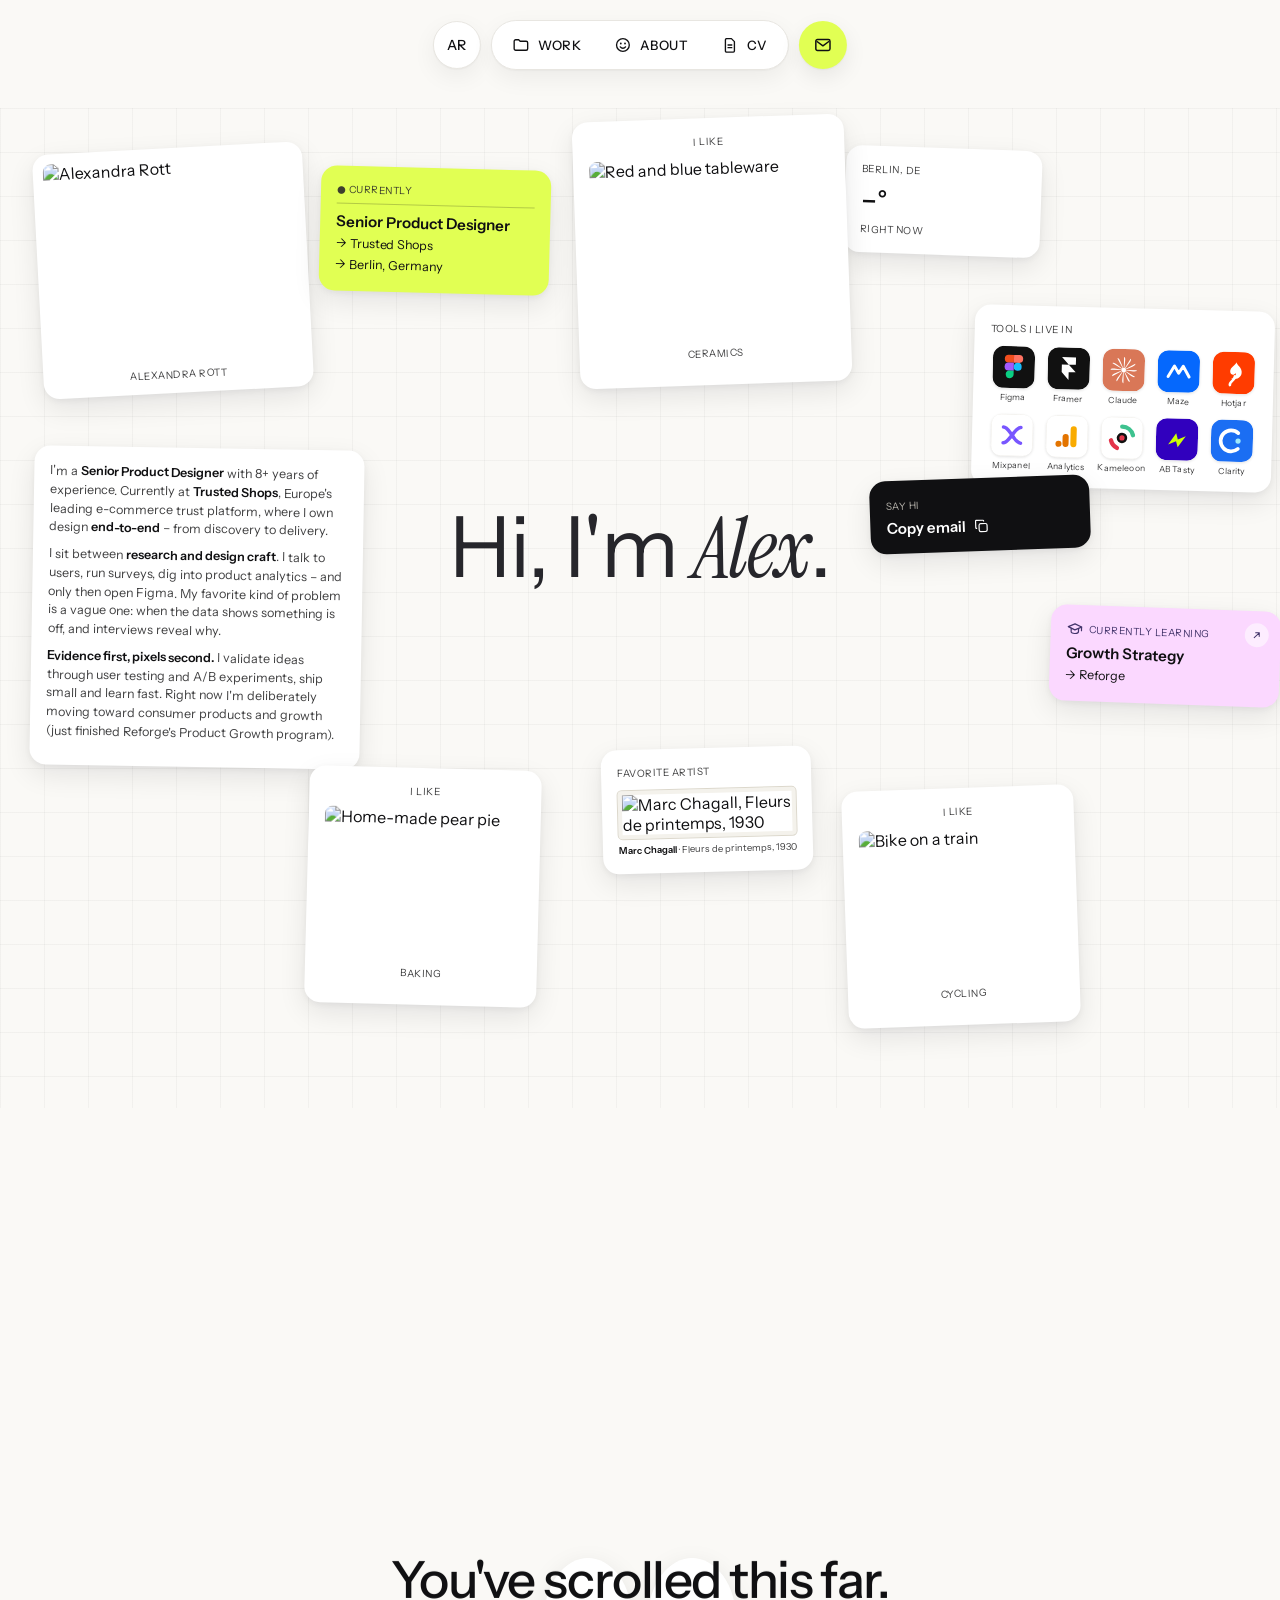
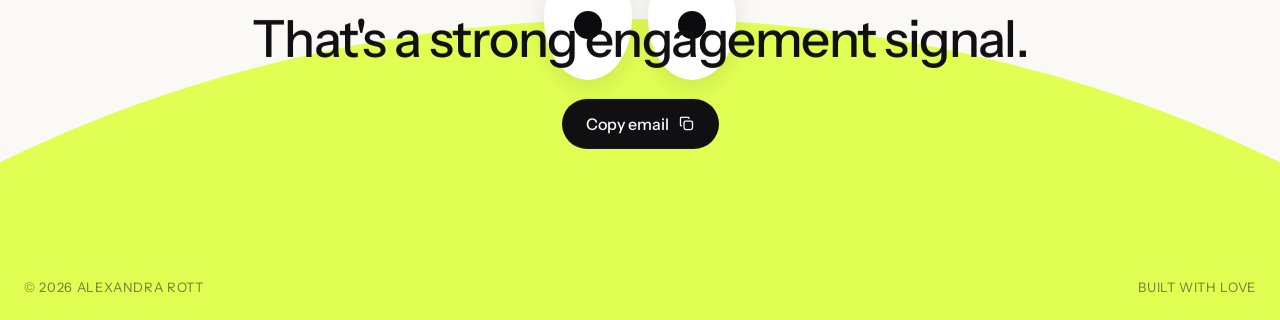
==== commit 053a03b9: "Unify neutral tone to #F2F1ED: recolor screenshot backdrops, pills and statement boxes Co-Authored-B" ====
--- a/about.html
+++ b/about.html
@@ -9,7 +9,7 @@
   <link href="https://fonts.googleapis.com/css2?family=Instrument+Sans:ital,wght@0,400;0,500;0,600;1,400&family=Instrument+Serif:ital@0;1&display=swap" rel="stylesheet">
   <link rel="icon" type="image/svg+xml" href="favicon.svg">
   <link rel="preload" href="fonts/OverusedGrotesk-VF.woff2" as="font" type="font/woff2" crossorigin>
-  <link rel="stylesheet" href="css/style.css?v=20261009t">
+  <link rel="stylesheet" href="css/style.css?v=20261009y">
 </head>
 <body class="theme-ivory">
 
--- a/css/style.css
+++ b/css/style.css
@@ -19,7 +19,7 @@
 }
 
 :root {
-  --bg: #FAF9F6;
+  --bg: rgba(250, 249, 246, 0.9);
   --ink: #101012;
   --ink-soft: rgba(16, 16, 18, 0.8);
   --card: #ffffff;
@@ -985,7 +985,7 @@
 }
 
 .theme-ivory .case-kicker {
-  background: #F0EDE6;
+  background: #F2F1ED;
   border: none;
 }
 
@@ -1106,7 +1106,7 @@
   display: inline-flex;
   padding: 6px 13px;
   border-radius: 999px;
-  background: #F0EDE6;
+  background: #F2F1ED;
 }
 
 .story-tag.is-win { background: #E1FF53; color: #101012; }
@@ -1617,7 +1617,7 @@
   line-height: 1.65;
   letter-spacing: 0;
   border-left: 0;
-  background: #F0EDE6;
+  background: #F2F1ED;
   border-radius: 16px;
   padding: 22px 26px;
   margin: 28px 0 6px;
@@ -1753,7 +1753,7 @@
   list-style: none;
   padding: 22px 26px;
   margin: 28px 0 6px;
-  background: #F0EDE6;
+  background: #F2F1ED;
   border-radius: 16px;
   gap: 12px;
 }
